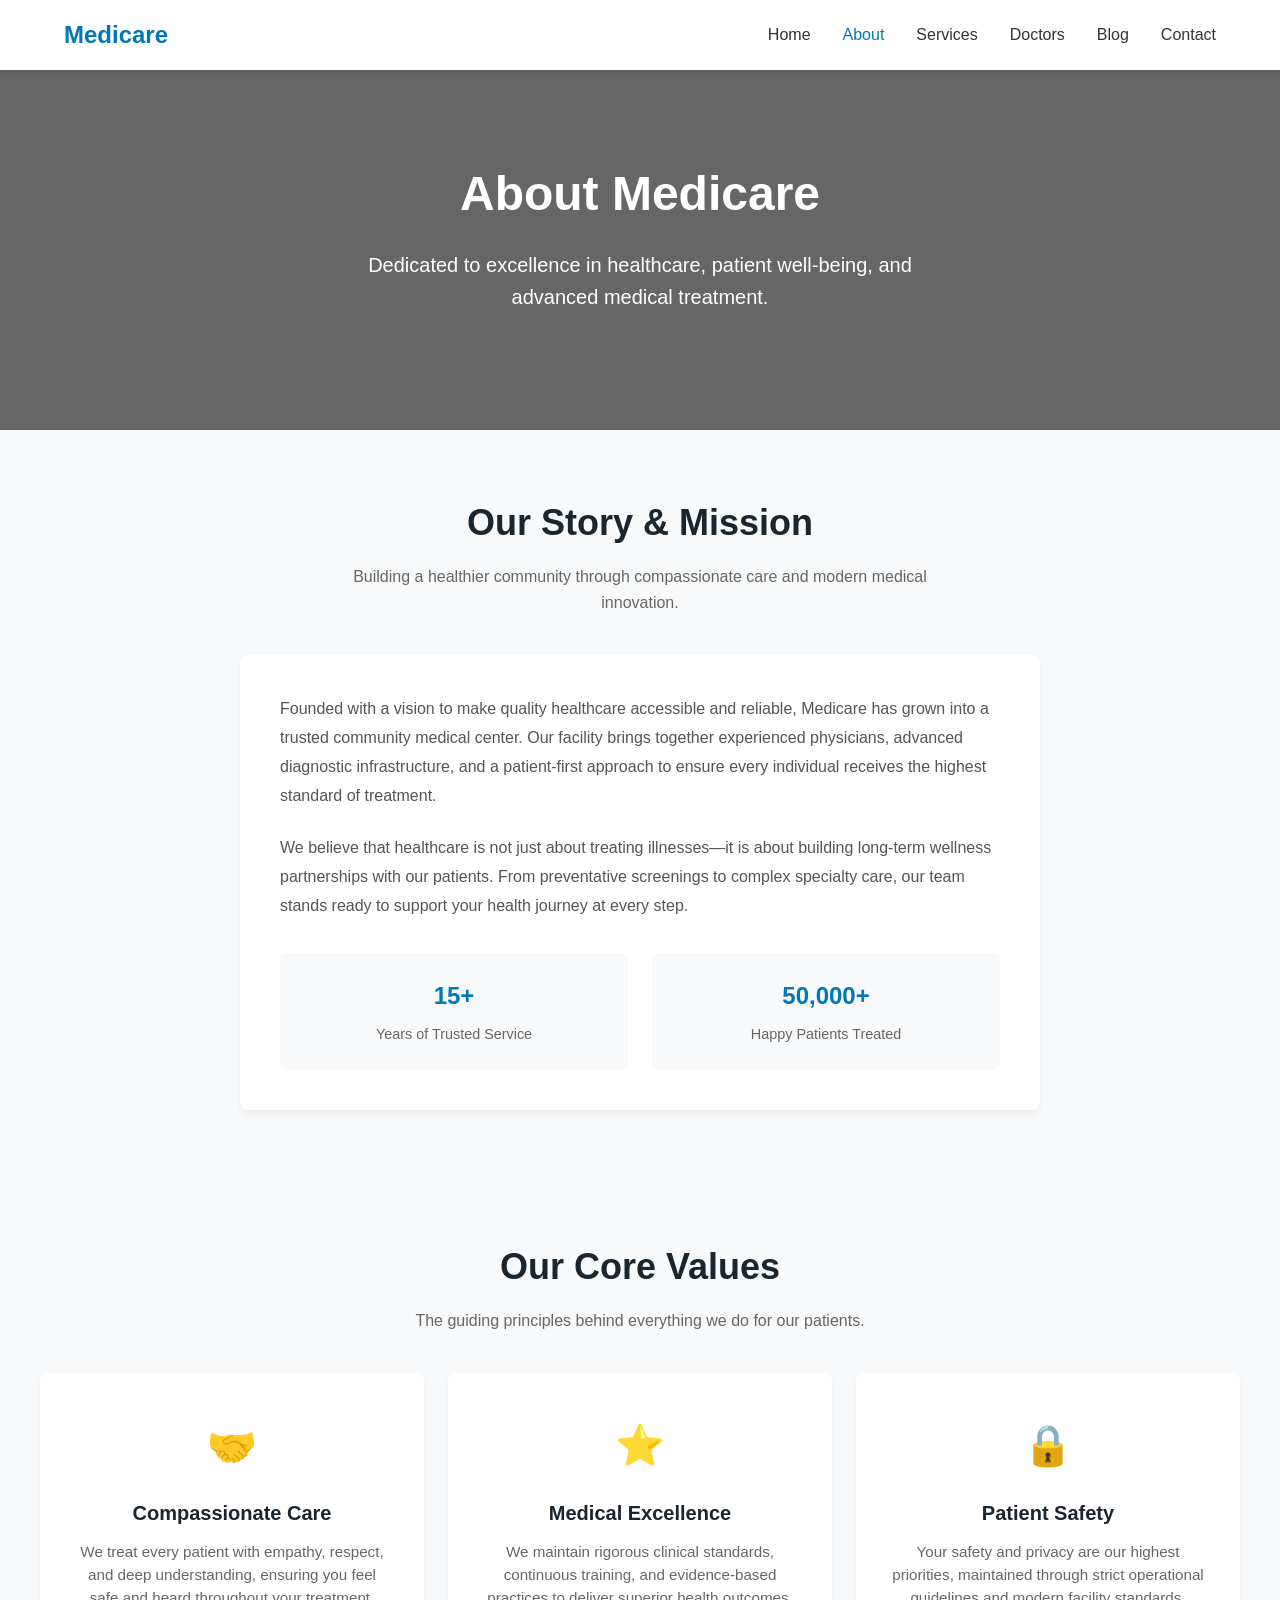
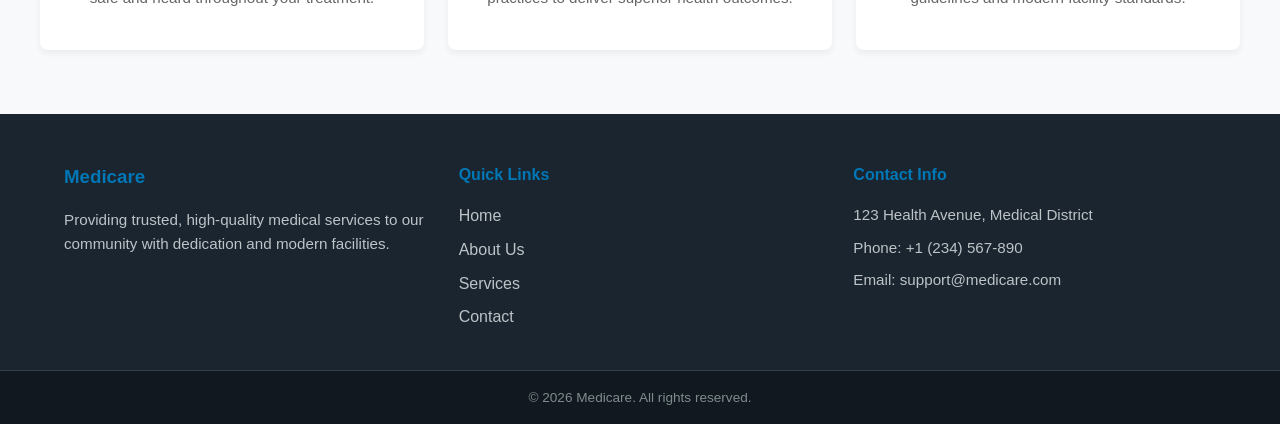
==== about.html @ 138c00ba "complete website" ====
<!DOCTYPE html>
<html lang="en">
<head>
    <meta charset="UTF-8">
    <meta name="viewport" content="width=device-width, initial-scale=1.0">
    <title>About Us - Medicare</title>
    <link rel="stylesheet" href="style.css">
</head>
<body>

    <!-- Header / Navigation -->
    <header class="site-header">
        <div class="header-container">
            <div class="logo">
                <a href="index.html">Medicare</a>
            </div>
            <button class="menu-toggle" id="menuToggle" aria-label="Toggle navigation">
                <span></span>
                <span></span>
                <span></span>
            </button>
            <nav class="nav-menu" id="navMenu">
                <ul class="nav-list">
                    <li><a href="index.html">Home</a></li>
                    <li><a href="about.html" style="color: #0077b6;">About</a></li>
                    <li><a href="services.html">Services</a></li>
                    <li><a href="doctors.html">Doctors</a></li>
                    <li><a href="blog.html">Blog</a></li>
                    <li><a href="contact.html">Contact</a></li>
                </ul>
            </nav>
        </div>
    </header>

    <!-- Page Banner -->
    <section class="banner-container" style="min-height: 40vh;">
        <div class="banner-content">
            <h1>About Medicare</h1>
            <p>Dedicated to excellence in healthcare, patient well-being, and advanced medical treatment.</p>
        </div>
    </section>

    <!-- About Story Section -->
    <section class="why-choose-us">
        <div class="container">
            <div class="section-header">
                <h2>Our Story & Mission</h2>
                <p>Building a healthier community through compassionate care and modern medical innovation.</p>
            </div>

            <div style="max-width: 800px; margin: 0 auto; background: #ffffff; padding: 2.5rem; border-radius: 8px; box-shadow: 0 4px 6px rgba(0, 0, 0, 0.05);">
                <p style="font-size: 1rem; color: #555; line-height: 1.8; margin-bottom: 1.5rem;">
                    Founded with a vision to make quality healthcare accessible and reliable, Medicare has grown into a trusted community medical center. Our facility brings together experienced physicians, advanced diagnostic infrastructure, and a patient-first approach to ensure every individual receives the highest standard of treatment.
                </p>
                <p style="font-size: 1rem; color: #555; line-height: 1.8; margin-bottom: 1.5rem;">
                    We believe that healthcare is not just about treating illnesses—it is about building long-term wellness partnerships with our patients. From preventative screenings to complex specialty care, our team stands ready to support your health journey at every step.
                </p>
                <div style="display: grid; grid-template-columns: 1fr 1fr; gap: 1.5rem; margin-top: 2rem; text-align: center;">
                    <div style="background: #f8f9fa; padding: 1.5rem; border-radius: 6px;">
                        <h3 style="color: #0077b6; font-size: 1.5rem; margin-bottom: 0.5rem;">15+</h3>
                        <p style="font-size: 0.9rem; color: #666; margin: 0;">Years of Trusted Service</p>
                    </div>
                    <div style="background: #f8f9fa; padding: 1.5rem; border-radius: 6px;">
                        <h3 style="color: #0077b6; font-size: 1.5rem; margin-bottom: 0.5rem;">50,000+</h3>
                        <p style="font-size: 0.9rem; color: #666; margin: 0;">Happy Patients Treated</p>
                    </div>
                </div>
            </div>
        </div>
    </section>

    <!-- Core Values Section -->
    <section class="services-section">
        <div class="container">
            <div class="section-header">
                <h2>Our Core Values</h2>
                <p>The guiding principles behind everything we do for our patients.</p>
            </div>

            <div class="features-grid">
                <div class="feature-card">
                    <div class="icon-box">🤝</div>
                    <h3>Compassionate Care</h3>
                    <p>We treat every patient with empathy, respect, and deep understanding, ensuring you feel safe and heard throughout your treatment.</p>
                </div>
                <div class="feature-card">
                    <div class="icon-box">⭐</div>
                    <h3>Medical Excellence</h3>
                    <p>We maintain rigorous clinical standards, continuous training, and evidence-based practices to deliver superior health outcomes.</p>
                </div>
                <div class="feature-card">
                    <div class="icon-box">🔒</div>
                    <h3>Patient Safety</h3>
                    <p>Your safety and privacy are our highest priorities, maintained through strict operational guidelines and modern facility standards.</p>
                </div>
            </div>
        </div>
    </section>

    <!-- Footer -->
    <footer class="site-footer">
        <div class="footer-container">
            <div class="footer-col">
                <h3>Medicare</h3>
                <p>Providing trusted, high-quality medical services to our community with dedication and modern facilities.</p>
            </div>
            <div class="footer-col">
                <h4>Quick Links</h4>
                <ul>
                    <li><a href="index.html">Home</a></li>
                    <li><a href="about.html">About Us</a></li>
                    <li><a href="services.html">Services</a></li>
                    <li><a href="contact.html">Contact</a></li>
                </ul>
            </div>
            <div class="footer-col">
                <h4>Contact Info</h4>
                <p>123 Health Avenue, Medical District</p>
                <p>Phone: +1 (234) 567-890</p>
                <p>Email: support@medicare.com</p>
            </div>
        </div>
        <div class="footer-bottom">
            <p>&copy; 2026 Medicare. All rights reserved.</p>
        </div>
    </footer>

    <script src="js/script.js"></script>
</body>
</html>
---- style.css ----
/* Global Reset */
* {
    margin: 0;
    padding: 0;
    box-sizing: border-box;
}

body {
    font-family: Arial, sans-serif;
    color: #333;
    line-height: 1.6;
    overflow-x: hidden;
}

/* Header Styles */
.site-header {
    background-color: #ffffff;
    box-shadow: 0 2px 5px rgba(0, 0, 0, 0.1);
    position: sticky;
    top: 0;
    z-index: 1000;
}

.header-container {
    max-width: 1200px;
    margin: 0 auto;
    padding: 1rem 1.5rem;
    display: flex;
    align-items: center;
    justify-content: space-between;
}

/* Logo */
.logo a {
    font-size: 1.5rem;
    font-weight: bold;
    color: #0077b6;
    text-decoration: none;
}

/* Navigation Menu */
.nav-list {
    list-style: none;
    display: flex;
    gap: 2rem;
}

.nav-list li a {
    text-decoration: none;
    color: #333;
    font-weight: 500;
    transition: color 0.3s ease;
}

.nav-list li a:hover {
    color: #0077b6;
}

/* Banner Styles */
.banner-container {
    background: linear-gradient(rgba(0, 0, 0, 0.6), rgba(0, 0, 0, 0.6)), 
                url('https://images.unsplash.com/photo-1576091160399-112ba8d25d1d?ixlib=rb-1.2.1&auto=format&fit=crop&w=1350&q=80') center/cover;
        min-height: 80vh;
        display: flex;
        align-items: center;
        justify-content: center;
        text-align: center;
        color: #ffffff;
        padding: 3rem 1.5rem;
}

.banner-content h1 {
    font-size: clamp(2rem, 5vw, 3rem);
    margin-bottom: 1rem;
}

.banner-content p {
    font-size: clamp(1rem, 2vw, 1.25rem);
    margin-bottom: 2rem;
    max-width: 600px;
    margin-left: auto;
    margin-right: auto;
}

.btn-primary {
    display: inline-block;
    padding: 1rem 2rem;
    background-color: #0077b6;
    color: white;
    text-decoration: none;
    border-radius: 5px;
    font-weight: bold;
    transition: background 0.3s;
}

.btn-primary:hover {
    background-color: #005a8a;
}

/* Common Section Padding */
.why-choose-us,
.expert-team,
.services-section {
    padding: 4rem 1.5rem;
}

.why-choose-us,
.services-section {
    background-color: #f8f9fa;
}

.expert-team {
    background-color: #ffffff;
}

.container {
    max-width: 1200px;
    margin: 0 auto;
}

.section-header {
    text-align: center;
    margin-bottom: 2.5rem;
}

.section-header h2 {
    font-size: clamp(1.75rem, 4vw, 2.25rem);
    color: #1a252f;
    margin-bottom: 0.75rem;
}

.section-header p {
    font-size: 1rem;
    color: #666;
    max-width: 600px;
    margin: 0 auto;
}

/* Grids Setup (Responsive via auto-fit) */
.features-grid,
.team-grid,
.services-grid {
    display: grid;
    grid-template-columns: repeat(auto-fit, minmax(260px, 1fr));
    gap: 1.5rem;
}

/* Cards */
.feature-card,
.team-card,
.service-card {
    background: #ffffff;
    border-radius: 8px;
    box-shadow: 0 4px 6px rgba(0, 0, 0, 0.05);
    transition: transform 0.3s ease, box-shadow 0.3s ease;
    overflow: hidden;
}

.feature-card:hover,
.team-card:hover,
.service-card:hover {
    transform: translateY(-5px);
    box-shadow: 0 10px 15px rgba(0, 0, 0, 0.1);
}

.feature-card,
.service-card {
    padding: 2.5rem 2rem;
    text-align: center;
}

.icon-box,
.service-icon {
    font-size: 2.5rem;
    margin-bottom: 1.25rem;
}

.feature-card h3,
.service-card h3 {
    font-size: 1.25rem;
    color: #1a252f;
    margin-bottom: 0.75rem;
}

.feature-card p,
.service-card p {
    font-size: 0.95rem;
    color: #666;
    line-height: 1.5;
}

/* Team Card Specifics */
.team-img-box {
    width: 100%;
    height: 260px;
    overflow: hidden;
}

.team-img-box img {
    width: 100%;
    height: 100%;
    object-fit: cover;
    transition: transform 0.3s ease;
}

.team-card:hover .team-img-box img {
    transform: scale(1.05);
}

.team-content {
    padding: 1.5rem;
    text-align: center;
}

.team-content h3 {
    font-size: 1.25rem;
    color: #1a252f;
    margin-bottom: 0.25rem;
}

.team-role {
    display: inline-block;
    font-size: 0.9rem;
    font-weight: 600;
    color: #0077b6;
    margin-bottom: 0.75rem;
}

.team-content p {
    font-size: 0.9rem;
    color: #666;
    line-height: 1.5;
}

/* Access & Availability Section */
.availability-section {
    padding: 4rem 1.5rem;
    background-color: #f8f9fa;
}

.availability-grid {
    display: grid;
    grid-template-columns: repeat(auto-fit, minmax(280px, 1fr));
    gap: 1.5rem;
    margin-bottom: 2rem;
}

.availability-card {
    background: #ffffff;
    border-radius: 8px;
    box-shadow: 0 4px 6px rgba(0, 0, 0, 0.05);
    overflow: hidden;
    transition: transform 0.3s ease, box-shadow 0.3s ease;
}

.availability-card:hover {
    transform: translateY(-5px);
    box-shadow: 0 10px 15px rgba(0, 0, 0, 0.1);
}

.day-header {
    background-color: #0077b6;
    color: #ffffff;
    padding: 1rem 1.5rem;
    text-align: center;
}

.day-header h3 {
    font-size: 1.2rem;
    margin: 0;
}

.hours-list {
    list-style: none;
    padding: 1.5rem;
    margin: 0;
}

.hours-list li {
    display: flex;
    justify-content: space-between;
    align-items: center;
    padding: 0.75rem 0;
    border-bottom: 1px solid #edf2f7;
}

.hours-list li:last-child {
    border-bottom: none;
}

.service-type {
    font-weight: 500;
    color: #333;
}

.time {
    font-weight: 600;
    color: #555;
}

.time.highlight {
    color: #0077b6;
    background-color: #e6f0fa;
    padding: 0.2rem 0.6rem;
    border-radius: 4px;
    font-size: 0.9rem;
}

.time.closed {
    color: #e63946;
}

.availability-note {
    text-align: center;
    margin-top: 1.5rem;
}

.availability-note p {
    font-size: 0.95rem;
    color: #666;
    font-style: italic;
}

/* FAQ Section */
.faq-section {
    padding: 4rem 1.5rem;
    background-color: #ffffff;
}

.faq-container {
    max-width: 800px;
    margin: 0 auto;
    display: flex;
    flex-direction: column;
    gap: 1rem;
}

.faq-item {
    background: #f8f9fa;
    border: 1px solid #e2e8f0;
    border-radius: 8px;
    overflow: hidden;
    transition: box-shadow 0.3s ease;
}

.faq-item:hover {
    box-shadow: 0 4px 6px rgba(0, 0, 0, 0.05);
}

.faq-question {
    width: 100%;
    background: none;
    border: none;
    padding: 1.25rem 1.5rem;
    display: flex;
    justify-content: space-between;
    align-items: center;
    font-size: 1.05rem;
    font-weight: 600;
    color: #1a252f;
    text-align: left;
    cursor: pointer;
    transition: color 0.3s ease;
}

.faq-question:hover {
    color: #0077b6;
}

.faq-icon {
    font-size: 1.25rem;
    font-weight: bold;
    color: #0077b6;
    transition: transform 0.3s ease;
}

.faq-answer {
    max-height: 0;
    overflow: hidden;
    padding: 0 1.5rem;
    transition: max-height 0.3s ease-in-out, padding 0.3s ease-in-out;
    color: #555;
    font-size: 0.95rem;
    line-height: 1.6;
}

/* Active State for Accordion */
.faq-item.active .faq-answer {
    max-height: 200px;
    padding-bottom: 1.25rem;
}

.faq-item.active .faq-icon {
    transform: rotate(45deg);
}

/* Services Button Styling */
.services-btn-container {
    text-align: center;
    margin-top: 2rem;
}

.btn-secondary {
    display: inline-block;
    padding: 0.85rem 2rem;
    background-color: transparent;
    color: #0077b6;
    border: 2px solid #0077b6;
    text-decoration: none;
    border-radius: 5px;
    font-weight: bold;
    transition: all 0.3s ease;
}

.btn-secondary:hover {
    background-color: #0077b6;
    color: #ffffff;
}

/* Visit Our Clinic Section */
.visit-section {
    padding: 4rem 1.5rem;
    background-color: #ffffff;
}

.visit-grid {
    display: grid;
    grid-template-columns: repeat(auto-fit, minmax(280px, 1fr));
    gap: 1.5rem;
}

.visit-card {
    background: #f8f9fa;
    border: 1px solid #e2e8f0;
    border-radius: 8px;
    padding: 2.5rem 2rem;
    text-align: center;
    box-shadow: 0 4px 6px rgba(0, 0, 0, 0.05);
    transition: transform 0.3s ease, box-shadow 0.3s ease;
    display: flex;
    flex-direction: column;
    align-items: center;
}

.visit-card:hover {
    transform: translateY(-5px);
    box-shadow: 0 10px 15px rgba(0, 0, 0, 0.1);
}

.visit-icon {
    font-size: 2.5rem;
    margin-bottom: 1.25rem;
}

.visit-card h3 {
    font-size: 1.25rem;
    color: #1a252f;
    margin-bottom: 0.75rem;
}

.visit-card p,
.visit-list {
    font-size: 0.95rem;
    color: #666;
    line-height: 1.6;
}

.address-text {
    font-weight: 600;
    color: #0077b6;
}

.visit-list {
    list-style: none;
    padding: 0;
    margin: 0;
    text-align: left;
    width: 100%;
}

.visit-list li {
    position: relative;
    padding-left: 1.2rem;
    margin-bottom: 0.5rem;
}

.visit-list li::before {
    content: "•";
    color: #0077b6;
    font-weight: bold;
    position: absolute;
    left: 0;
}

/* Booking Section */
.booking-section {
    padding: 4rem 1.5rem;
    background-color: #f8f9fa;
}

.booking-wrapper {
    max-width: 1000px;
    margin: 0 auto;
    display: grid;
    grid-template-columns: 1.5fr 1fr;
    gap: 2rem;
    align-items: start;
}

.booking-form-container,
.booking-info-card {
    background: #ffffff;
    padding: 2.5rem;
    border-radius: 8px;
    box-shadow: 0 4px 6px rgba(0, 0, 0, 0.05);
}

.appointment-form {
    display: flex;
    flex-direction: column;
    gap: 1.25rem;
}

.form-row {
    display: grid;
    grid-template-columns: 1fr 1fr;
    gap: 1rem;
}

.form-group {
    display: flex;
    flex-direction: column;
    gap: 0.5rem;
}

.form-group label {
    font-size: 0.9rem;
    font-weight: 600;
    color: #1a252f;
}

.form-group input,
.form-group select,
.form-group textarea {
    width: 100%;
    padding: 0.75rem 1rem;
    border: 1px solid #cbd5e1;
    border-radius: 6px;
    font-size: 0.95rem;
    color: #333;
    background-color: #fff;
    transition: border-color 0.3s ease, box-shadow 0.3s ease;
}

.form-group input:focus,
.form-group select:focus,
.form-group textarea:focus {
    outline: none;
    border-color: #0077b6;
    box-shadow: 0 0 0 3px rgba(0, 119, 182, 0.15);
}

.form-submit-btn {
    width: 100%;
    border: none;
    cursor: pointer;
    font-size: 1rem;
    text-align: center;
}

/* Booking Info Card */
.booking-info-card {
    background: #1a252f;
    color: #ffffff;
}

.booking-info-card h3 {
    color: #0077b6;
    font-size: 1.25rem;
    margin-bottom: 0.75rem;
}

.booking-info-card p {
    font-size: 0.95rem;
    color: #bdc3c7;
    line-height: 1.6;
    margin-bottom: 1.5rem;
}

.info-contact-item {
    display: flex;
    align-items: center;
    gap: 1rem;
    margin-bottom: 1.25rem;
}

.info-contact-item:last-child {
    margin-bottom: 0;
}

.info-icon {
    font-size: 1.5rem;
    background: rgba(0, 119, 182, 0.2);
    padding: 0.75rem;
    border-radius: 6px;
}

.info-label {
    display: block;
    font-size: 0.85rem;
    color: #95a5a6;
}

.info-value {
    display: block;
    font-size: 1rem;
    font-weight: 600;
    color: #ffffff;
}

/* Responsive breakpoint for booking layout */
@media (max-width: 900px) {
    .booking-wrapper {
        grid-template-columns: 1fr;
    }
}

@media (max-width: 576px) {
    .form-row {
        grid-template-columns: 1fr;
    }
}

/* Testimonials Section */
.testimonials-section {
    padding: 4rem 1.5rem;
    background-color: #ffffff;
}

.testimonials-grid {
    display: grid;
    grid-template-columns: repeat(auto-fit, minmax(280px, 1fr));
    gap: 1.5rem;
    margin-bottom: 2rem;
}

.testimonial-card {
    background: #f8f9fa;
    padding: 2rem;
    border-radius: 8px;
    box-shadow: 0 4px 6px rgba(0, 0, 0, 0.05);
    display: flex;
    flex-direction: column;
    justify-content: space-between;
    transition: transform 0.3s ease, box-shadow 0.3s ease;
}

.testimonial-card:hover {
    transform: translateY(-5px);
    box-shadow: 0 10px 15px rgba(0, 0, 0, 0.1);
}

.testimonial-text {
    font-size: 0.95rem;
    color: #555;
    font-style: italic;
    line-height: 1.6;
    margin-bottom: 1.25rem;
}

.testimonial-author {
    font-size: 1rem;
    color: #0077b6;
    font-weight: bold;
    text-align: right;
}

.testimonials-btn-container {
    text-align: center;
    margin-top: 2rem;
}

/* Mobile Menu Toggle */
.menu-toggle {
    display: none;
    background: none;
    border: none;
    cursor: pointer;
    flex-direction: column;
    gap: 5px;
}

.menu-toggle span {
    display: block;
    width: 25px;
    height: 3px;
    background-color: #333;
    transition: all 0.3s ease;
}

/* Responsive Media Query */
@media (max-width: 768px) {
    .menu-toggle {
        display: flex;
    }

    .nav-menu {
        position: absolute;
        top: 100%;
        left: 0;
        width: 100%;
        background-color: #ffffff;
        box-shadow: 0 4px 6px rgba(0, 0, 0, 0.1);
        max-height: 0;
        overflow: hidden;
        transition: max-height 0.3s ease-in-out;
    }

    .nav-menu.active {
        max-height: 300px;
    }

    .nav-list {
        flex-direction: column;
        align-items: center;
        padding: 1.5rem 0;
        gap: 1.2rem;
    }

    .banner-container {
        min-height: 60vh;
    }
}

/* Footer Styles */
.site-footer {
    background-color: #1a252f;
    color: #ecf0f1;
    padding-top: 3rem;
}

.footer-container {
    max-width: 1200px;
    margin: 0 auto;
    padding: 0 1.5rem 2rem 1.5rem;
    display: grid;
    grid-template-columns: repeat(auto-fit, minmax(240px, 1fr));
    gap: 2rem;
}

.footer-col h3,
.footer-col h4 {
    margin-bottom: 1rem;
    color: #0077b6;
}

.footer-col p {
    font-size: 0.95rem;
    line-height: 1.6;
    margin-bottom: 0.5rem;
    color: #bdc3c7;
}

.footer-col ul {
    list-style: none;
    padding: 0;
}

.footer-col ul li {
    margin-bottom: 0.5rem;
}

.footer-col ul li a {
    color: #bdc3c7;
    text-decoration: none;
    transition: color 0.3s ease;
}

.footer-col ul li a:hover {
    color: #0077b6;
}

/* Footer Bottom Bar */
.footer-bottom {
    background-color: #11181f;
    text-align: center;
    padding: 1rem 1.5rem;
    border-top: 1px solid #2c3e50;
}

.footer-bottom p {
    font-size: 0.85rem;
    color: #7f8c8d;
    margin: 0;
}
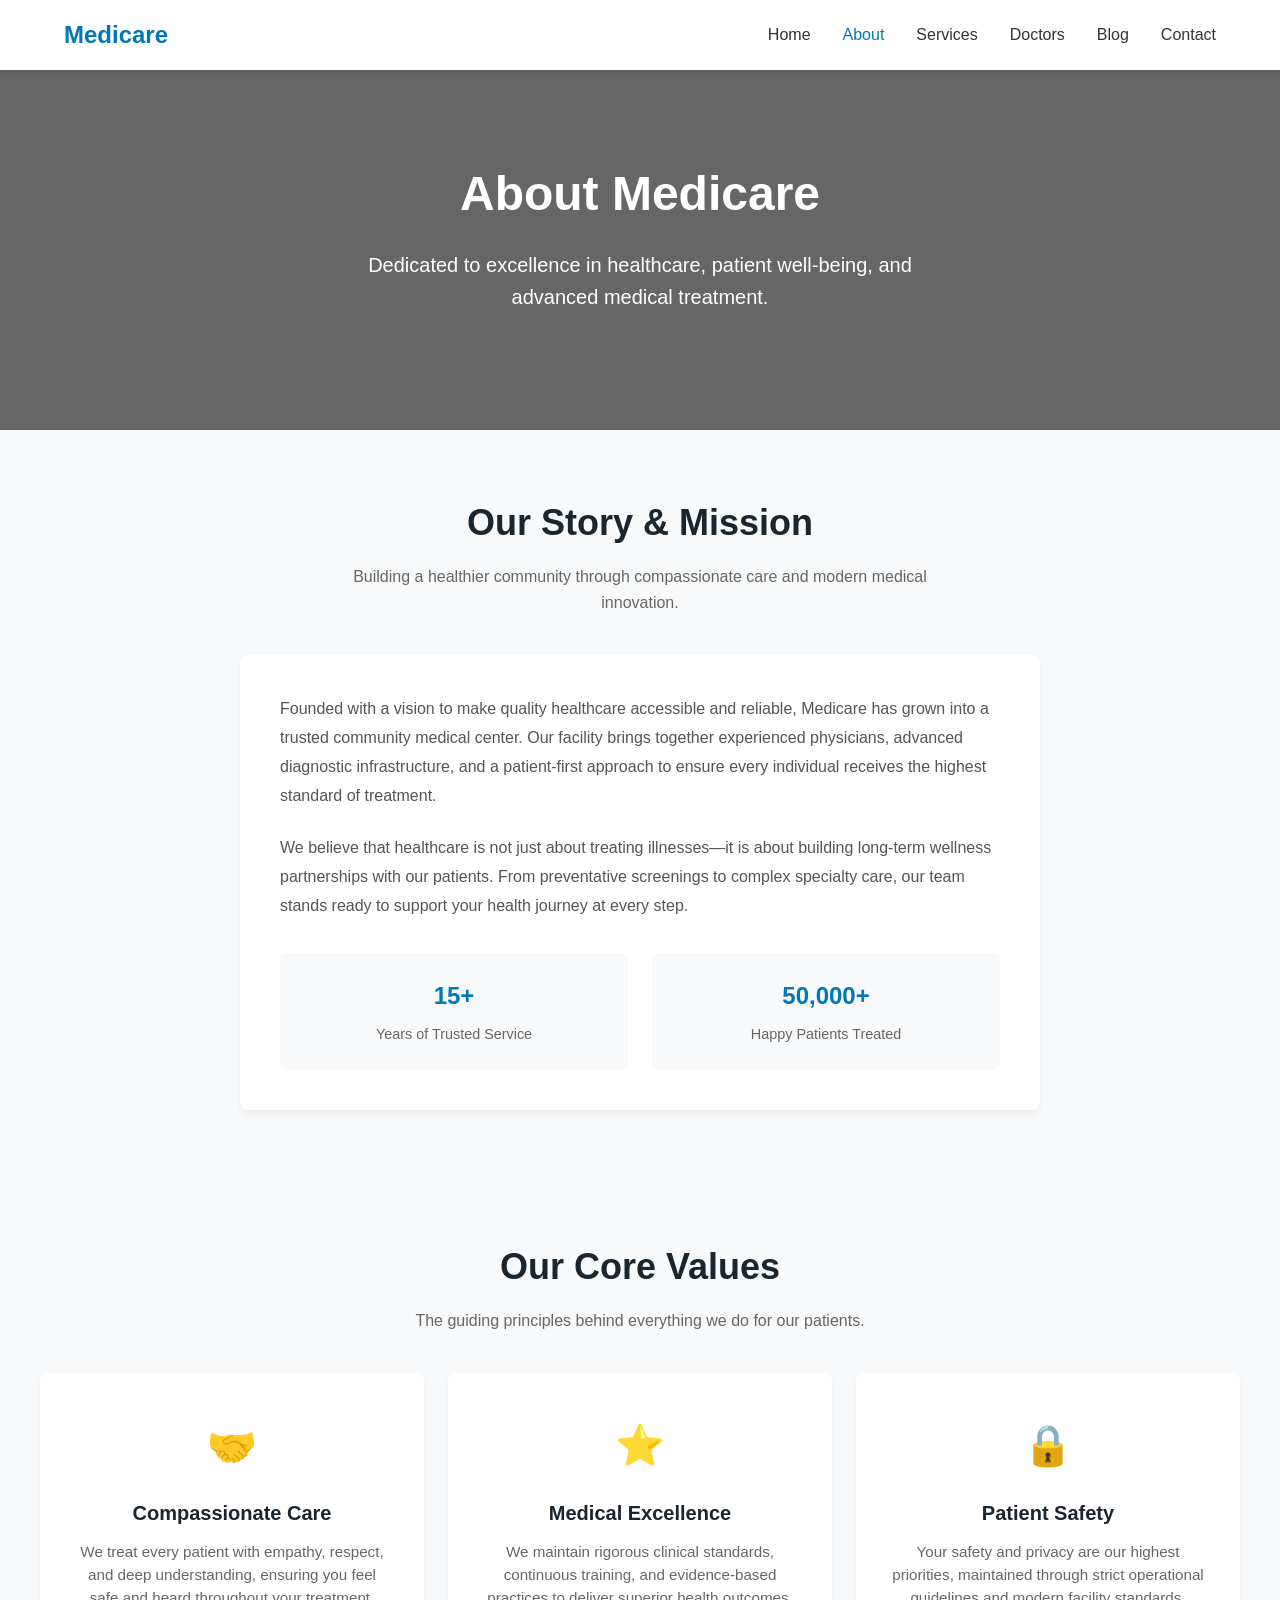
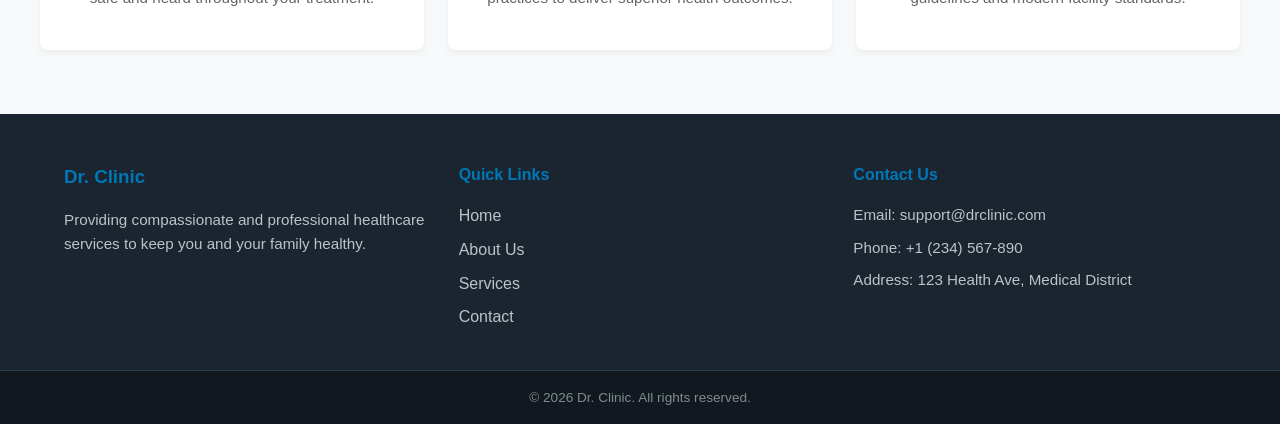
==== commit 6bef9660: "update footer" ====
--- a/about.html
+++ b/about.html
@@ -98,33 +98,39 @@
     </section>
 
     <!-- Footer -->
-    <footer class="site-footer">
+     <footer class="site-footer" id="contact">
         <div class="footer-container">
+            <!-- About Section -->
             <div class="footer-col">
-                <h3>Medicare</h3>
-                <p>Providing trusted, high-quality medical services to our community with dedication and modern facilities.</p>
+                <h3>Dr. Clinic</h3>
+                <p>Providing compassionate and professional healthcare services to keep you and your family healthy.</p>
             </div>
+
+            <!-- Quick Links -->
             <div class="footer-col">
                 <h4>Quick Links</h4>
                 <ul>
-                    <li><a href="index.html">Home</a></li>
-                    <li><a href="about.html">About Us</a></li>
-                    <li><a href="services.html">Services</a></li>
-                    <li><a href="contact.html">Contact</a></li>
+                    <li><a href="#home">Home</a></li>
+                    <li><a href="#about">About Us</a></li>
+                    <li><a href="#services">Services</a></li>
+                    <li><a href="#contact">Contact</a></li>
                 </ul>
             </div>
+
+            <!-- Contact Info -->
             <div class="footer-col">
-                <h4>Contact Info</h4>
-                <p>123 Health Avenue, Medical District</p>
+                <h4>Contact Us</h4>
+                <p>Email: support@drclinic.com</p>
                 <p>Phone: +1 (234) 567-890</p>
-                <p>Email: support@medicare.com</p>
+                <p>Address: 123 Health Ave, Medical District</p>
             </div>
         </div>
+
         <div class="footer-bottom">
-            <p>&copy; 2026 Medicare. All rights reserved.</p>
+            <p>&copy; 2026 Dr. Clinic. All rights reserved.</p>
         </div>
     </footer>
 
-    <script src="js/script.js"></script>
+    <script src="script.js"></script>
 </body>
 </html>
